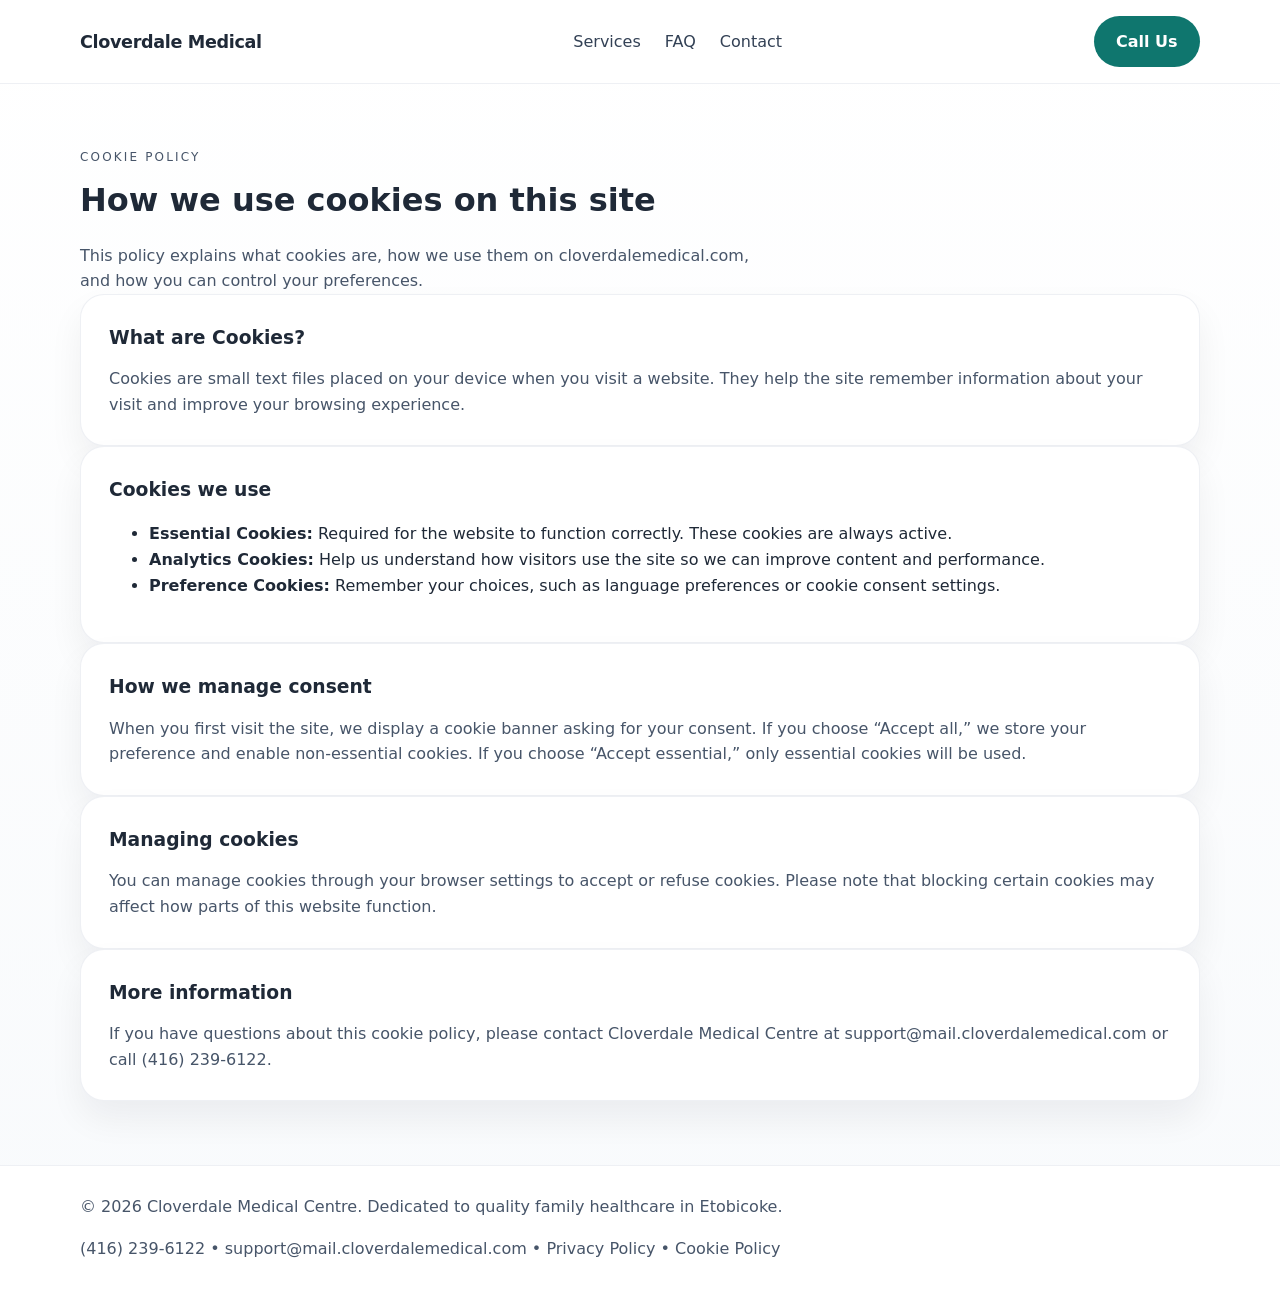
==== cookie-policy.html @ 8b27b636 "Create policy pages" ====
<!DOCTYPE html>
<html lang="en">
<head>
  <meta charset="UTF-8" />
  <meta name="viewport" content="width=device-width, initial-scale=1.0" />
  <title>Cookie Policy | Cloverdale Medical Centre</title>
  <meta name="description" content="Cookie Policy for Cloverdale Medical Centre website, including information about cookies used and how consent is managed." />
  <link rel="stylesheet" href="styles.css" />
</head>
<body>
  <header class="site-header">
    <div class="container header-inner">
      <a class="brand" href="index.html">Cloverdale Medical</a>
      <nav class="site-nav" aria-label="Primary navigation">
        <a href="index.html#services">Services</a>
        <a href="index.html#faq">FAQ</a>
        <a href="index.html#contact">Contact</a>
      </nav>
      <a class="button button-primary" href="tel:+14162396122">Call Us</a>
    </div>
  </header>

  <main>
    <section class="section">
      <div class="container">
        <div class="section-heading">
          <p class="eyebrow">Cookie Policy</p>
          <h2>How we use cookies on this site</h2>
          <p>This policy explains what cookies are, how we use them on cloverdalemedical.com, and how you can control your preferences.</p>
        </div>

        <article class="card">
          <h3>What are Cookies?</h3>
          <p>Cookies are small text files placed on your device when you visit a website. They help the site remember information about your visit and improve your browsing experience.</p>
        </article>

        <article class="card">
          <h3>Cookies we use</h3>
          <ul>
            <li><strong>Essential Cookies:</strong> Required for the website to function correctly. These cookies are always active.</li>
            <li><strong>Analytics Cookies:</strong> Help us understand how visitors use the site so we can improve content and performance.</li>
            <li><strong>Preference Cookies:</strong> Remember your choices, such as language preferences or cookie consent settings.</li>
          </ul>
        </article>

        <article class="card">
          <h3>How we manage consent</h3>
          <p>When you first visit the site, we display a cookie banner asking for your consent. If you choose “Accept all,” we store your preference and enable non-essential cookies. If you choose “Accept essential,” only essential cookies will be used.</p>
        </article>

        <article class="card">
          <h3>Managing cookies</h3>
          <p>You can manage cookies through your browser settings to accept or refuse cookies. Please note that blocking certain cookies may affect how parts of this website function.</p>
        </article>

        <article class="card">
          <h3>More information</h3>
          <p>If you have questions about this cookie policy, please contact Cloverdale Medical Centre at <a href="mailto:support@mail.cloverdalemedical.com">support@mail.cloverdalemedical.com</a> or call <a href="tel:+14162396122">(416) 239-6122</a>.</p>
        </article>
      </div>
    </section>
  </main>

  <footer class="site-footer">
    <div class="container footer-inner">
      <p>© 2026 Cloverdale Medical Centre. Dedicated to quality family healthcare in Etobicoke.</p>
      <p>
        <a href="tel:+14162396122">(416) 239-6122</a> •
        <a href="mailto:support@mail.cloverdalemedical.com">support@mail.cloverdalemedical.com</a> •
        <a href="https://cloverdalemedical.com/privacy-policy" target="_blank" rel="noopener">Privacy Policy</a> •
        <a href="cookie-policy.html">Cookie Policy</a>
      </p>
    </div>
  </footer>
</body>
</html>
---- styles.css ----
:root {
  color-scheme: light;
  font-family: Inter, system-ui, -apple-system, BlinkMacSystemFont, "Segoe UI", sans-serif;
  color: #1f2937;
  background: #f8fafc;
  line-height: 1.6;
}

* {
  box-sizing: border-box;
}

html {
  scroll-behavior: smooth;
}

body {
  margin: 0;
  min-height: 100vh;
  background: linear-gradient(180deg, #ffffff 0%, #f8fafc 100%);
}

img {
  max-width: 100%;
  display: block;
}

a {
  color: inherit;
  text-decoration: none;
}

.container {
  width: min(1120px, calc(100% - 2rem));
  margin: 0 auto;
}

.site-header {
  position: sticky;
  top: 0;
  z-index: 10;
  background: rgba(255, 255, 255, 0.94);
  backdrop-filter: blur(16px);
  border-bottom: 1px solid rgba(148, 163, 184, 0.16);
}

.header-inner {
  display: flex;
  align-items: center;
  justify-content: space-between;
  gap: 1rem;
  padding: 1rem 0;
}

.brand {
  font-size: 1.1rem;
  font-weight: 700;
  letter-spacing: -0.02em;
}

.site-nav {
  display: flex;
  gap: 1.5rem;
  flex-wrap: wrap;
}

.site-nav a {
  color: #334155;
  font-weight: 500;
}

.button {
  display: inline-flex;
  align-items: center;
  justify-content: center;
  line-height: 1;
  min-height: 3.2rem;
  border-radius: 999px;
  padding: 0.9rem 1.4rem;
  font-weight: 600;
  border: none;
  background-clip: padding-box;
  transition: transform 0.2s ease, box-shadow 0.2s ease, background-color 0.2s ease;
}

.button:hover {
  transform: translateY(-1px);
}

.button-primary {
  background: #0f766e;
  color: white;
}

.button-secondary {
  background: #e2e8f0;
  color: #0f172a;
}

.hero {
  padding: 4rem 0 2rem;
}

.hero-content {
  display: grid;
  grid-template-columns: minmax(0, 1.6fr) minmax(280px, 1fr);
  gap: 2rem;
  align-items: center;
}

.eyebrow {
  text-transform: uppercase;
  letter-spacing: 0.18em;
  font-size: 0.75rem;
  color: #0f766e;
  margin-bottom: 1rem;
}

.hero h1 {
  font-size: clamp(2.5rem, 3.8vw, 4.25rem);
  line-height: 1.03;
  margin: 0;
  letter-spacing: -0.05em;
}

.hero p {
  max-width: 44rem;
  margin: 1.5rem 0 0;
  color: #475569;
}

.hero-actions {
  display: flex;
  flex-wrap: wrap;
  gap: 1rem;
  margin-top: 2rem;
}

.hero-panel {
  display: flex;
  justify-content: center;
}

.panel-card {
  background: white;
  border: 1px solid rgba(148, 163, 184, 0.16);
  box-shadow: 0 20px 55px rgba(15, 23, 42, 0.06);
  border-radius: 1.5rem;
  padding: 2rem;
}

.panel-card h2 {
  margin: 0 0 1rem;
  font-size: 1.75rem;
}

.section {
  padding: 4rem 0;
}

.section-heading h2 {
  margin: 0.5rem 0 1rem;
  font-size: clamp(2rem, 2.5vw, 2.75rem);
}

.section-heading p {
  margin: 0;
  max-width: 42rem;
  color: #475569;
}

.cards-grid,
.faq-grid,
.hours-grid {
  display: grid;
  gap: 1.5rem;
}

.cards-grid {
  grid-template-columns: repeat(3, minmax(0, 1fr));
  margin-top: 2.5rem;
}

.card {
  background: white;
  border: 1px solid rgba(148, 163, 184, 0.16);
  border-radius: 1.5rem;
  padding: 1.75rem;
  box-shadow: 0 18px 35px rgba(15, 23, 42, 0.06);
}

.card h3 {
  margin-top: 0;
  margin-bottom: 0.85rem;
}

.card p {
  margin: 0;
  color: #475569;
}

.faq-grid {
  grid-template-columns: repeat(2, minmax(0, 1fr));
  margin-top: 2rem;
}

.faq-item {
  background: white;
  border: 1px solid rgba(148, 163, 184, 0.16);
  border-radius: 1.2rem;
  padding: 1.75rem;
}

.faq-item h3 {
  margin: 0 0 0.75rem;
  font-size: 1.1rem;
}

.faq-item p {
  margin: 0;
  color: #475569;
}

.contact-inner {
  display: grid;
  grid-template-columns: 1.2fr 0.9fr;
  grid-template-areas:
    "contact hours"
    "map map";
  gap: 2rem;
}

.contact-card {
  grid-area: contact;
}

.hours-card {
  grid-area: hours;
}

.map-card {
  grid-area: map;
  background: white;
  border: 1px solid rgba(148, 163, 184, 0.16);
  border-radius: 1.5rem;
  padding: 2rem;
  box-shadow: 0 18px 35px rgba(15, 23, 42, 0.06);
}

.contact-card,
.hours-card {
  background: white;
  border: 1px solid rgba(148, 163, 184, 0.16);
  border-radius: 1.5rem;
  padding: 2rem;
  box-shadow: 0 18px 35px rgba(15, 23, 42, 0.06);
}

.contact-card h2,
.hours-card h3 {
  margin-top: 0;
}

.contact-list {
  list-style: none;
  padding: 0;
  margin: 1.5rem 0 0;
  display: grid;
  gap: 1rem;
}

.contact-list li {
  color: #334155;
}

.contact-list a {
  color: #0f766e;
}

.hours-grid {
  grid-template-columns: 1fr;
  gap: 0.75rem;
  margin: 1.5rem 0 2rem;
}

.hours-grid div {
  display: flex;
  justify-content: space-between;
  gap: 1rem;
  color: #475569;
}

.map-embed {
  border-radius: 1rem;
  overflow: hidden;
  border: 1px solid rgba(148, 163, 184, 0.18);
  box-shadow: inset 0 1px 0 rgba(255, 255, 255, 0.5);
  margin-bottom: 1.5rem;
}

.map-embed iframe {
  width: 100%;
  min-height: 260px;
  aspect-ratio: 16 / 9;
}

.site-footer {
  border-top: 1px solid rgba(148, 163, 184, 0.16);
  background: white;
  color: #475569;
}

.footer-inner {
  display: flex;
  justify-content: space-between;
  align-items: center;
  gap: 1rem;
  padding: 1.75rem 0;
  flex-wrap: wrap;
}

.footer-inner p {
  margin: 0;
}

.cookie-banner {
  position: fixed;
  left: 0;
  right: 0;
  bottom: 0;
  z-index: 1000;
  display: flex;
  align-items: center;
  justify-content: space-between;
  flex-wrap: wrap;
  gap: 1rem;
  padding: 1rem 1.25rem;
  background: #0f766e;
  color: #ffffff;
  box-shadow: 0 -12px 32px rgba(15, 23, 42, 0.12);
}

.cookie-banner-copy p {
  margin: 0;
  color: #f8fafc;
  max-width: 60rem;
  font-size: 0.95rem;
  line-height: 1.6;
}

.cookie-banner-actions {
  display: flex;
  gap: 0.75rem;
  flex-wrap: wrap;
}

.cookie-banner-hidden {
  transform: translateY(120%);
  opacity: 0;
  pointer-events: none;
  transition: transform 0.3s ease, opacity 0.3s ease;
}

.cookie-banner,
.footer-inner {
  backface-visibility: hidden;
}

@media (max-width: 900px) {
  .hero-content,
  .contact-inner,
  .cards-grid,
  .faq-grid {
    grid-template-columns: 1fr;
  }

  .contact-inner {
    grid-template-areas:
      "contact"
      "hours"
      "map";
  }

  .contact-card {
    grid-area: contact;
  }

  .hours-card {
    grid-area: hours;
  }

  .map-card {
    grid-area: map;
  }

  .header-inner {
    flex-direction: column;
    align-items: flex-start;
  }

  .site-nav {
    width: 100%;
    justify-content: flex-start;
  }

  .modal-card {
    width: 100%;
    padding: 1.75rem;
    max-height: 90vh;
  }
}

@media (max-width: 640px) {
  .site-nav {
    gap: 1rem;
  }

  .section {
    padding: 3rem 0;
  }

  .hero {
    padding-top: 3rem;
  }

  .button {
    width: 100%;
  }

  .hero-actions {
    flex-direction: column;
  }

  .modal-overlay {
    align-items: flex-end;
    justify-content: center;
    padding: 0.5rem 0 0;
  }

  .modal-card {
    width: min(100%, 100%);
    padding: 1.25rem;
    border-radius: 1.25rem 1.25rem 0 0;
    margin: 0;
    max-height: 95vh;
  }

  .modal-close {
    top: 0.75rem;
    right: 0.75rem;
  }

  .booking-contact {
    gap: 0.85rem;
  }

  .booking-contact .button-primary {
    width: 100%;
  }

  .booking-contact ul {
    padding-left: 1rem;
  }
}

.toast-notification {
  position: fixed;
  bottom: 1.5rem;
  left: 50%;
  transform: translateX(-50%) translateY(20px);
  background: rgba(15, 23, 42, 0.95);
  color: white;
  padding: 0.95rem 1.25rem;
  border-radius: 999px;
  box-shadow: 0 20px 40px rgba(15, 23, 42, 0.25);
  opacity: 0;
  pointer-events: none;
  transition: opacity 0.25s ease, transform 0.25s ease;
  z-index: 1001;
  max-width: min(92vw, 420px);
  text-align: center;
}

.toast-notification.toast-show {
  opacity: 1;
  transform: translateX(-50%) translateY(0);
}

.modal-overlay {
  position: fixed;
  inset: 0;
  background: rgba(15, 23, 42, 0.6);
  display: none;
  align-items: center;
  justify-content: center;
  padding: 1.5rem;
  z-index: 50;
}

.modal-overlay.modal-open {
  display: flex;
}

.modal-card {
  width: min(560px, 100%);
  background: white;
  border-radius: 1.5rem;
  padding: 2rem;
  box-shadow: 0 25px 60px rgba(15, 23, 42, 0.18);
  position: relative;
  max-height: min(90vh, 720px);
  overflow-y: auto;
}

.modal-card h2 {
  margin-top: 0;
}

.modal-lead {
  margin: 0.75rem 0 1.25rem;
  color: #475569;
  line-height: 1.75;
}

.booking-contact {
  display: grid;
  gap: 1rem;
  margin-top: 1rem;
}

.booking-contact p,
.booking-contact ul {
  margin: 0;
}

.booking-contact ul {
  padding-left: 1.35rem;
  color: #475569;
}

.booking-contact li {
  margin-bottom: 0.5rem;
}

.button-primary,
.button-secondary {
  min-width: 0;
}

.modal-card::-webkit-scrollbar {
  width: 10px;
}

.modal-card::-webkit-scrollbar-thumb {
  background: rgba(15, 23, 42, 0.15);
  border-radius: 999px;
}

.modal-close {
  position: absolute;
  top: 1rem;
  right: 1rem;
  width: 2.5rem;
  height: 2.5rem;
  border: none;
  border-radius: 50%;
  background: #e2e8f0;
  color: #0f172a;
  font-size: 1.25rem;
  line-height: 1;
  cursor: pointer;
}

.modal-card h2 {
  margin-top: 0;
}

#appointment-form {
  display: grid;
  gap: 0.35rem;
  margin-top: 0.5rem;
}

#appointment-form label {
  font-weight: 600;
  color: #0f172a;
}

#appointment-form input {
  width: 100%;
  padding: 1rem 1rem;
  border: 1px solid rgba(148, 163, 184, 0.5);
  border-radius: 0.9rem;
  font-size: 1rem;
  color: #0f172a;
}

#appointment-form input.invalid {
  border-color: #dc2626;
  background: #fef2f2;
}

.field-error {
  display: block;
  margin-top: 0.35rem;
  font-size: 0.9rem;
  color: #dc2626;
}

.field-error:empty {
  display: none;
}

.checkbox-row {
  display: flex;
  align-items: flex-start;
  gap: 0.75rem;
  margin: 0.85rem 0 0.85rem;
}

.checkbox-row input[type="checkbox"] {
  flex: 0 0 20px;
  width: 20px;
  height: 20px;
  margin: 0.15rem 0 0;
}

.checkbox-row label {
  flex: 1;
  margin: 0;
  font-weight: normal;
  color: #475569;
}
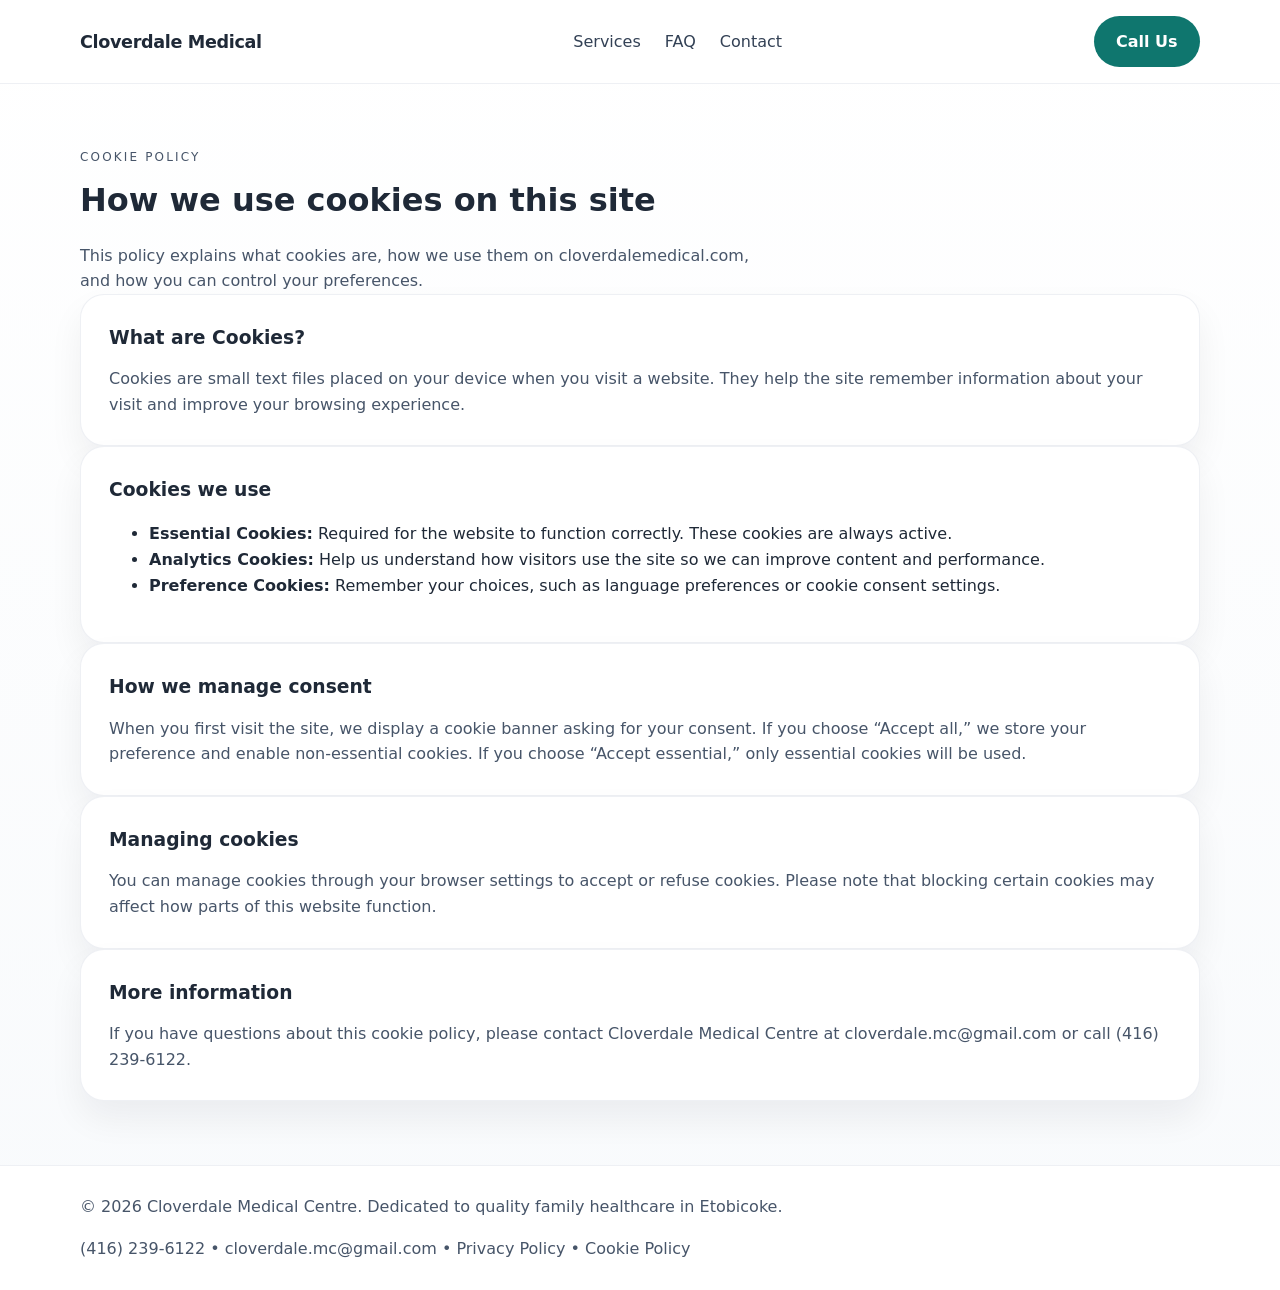
==== commit dd76e0e3: "Update Email" ====
--- a/cookie-policy.html
+++ b/cookie-policy.html
@@ -55,7 +55,7 @@
 
         <article class="card">
           <h3>More information</h3>
-          <p>If you have questions about this cookie policy, please contact Cloverdale Medical Centre at <a href="mailto:support@mail.cloverdalemedical.com">support@mail.cloverdalemedical.com</a> or call <a href="tel:+14162396122">(416) 239-6122</a>.</p>
+          <p>If you have questions about this cookie policy, please contact Cloverdale Medical Centre at <a href="mailto:cloverdale.mc@gmail.com">cloverdale.mc@gmail.com</a> or call <a href="tel:+14162396122">(416) 239-6122</a>.</p>
         </article>
       </div>
     </section>
@@ -66,7 +66,7 @@
       <p>© 2026 Cloverdale Medical Centre. Dedicated to quality family healthcare in Etobicoke.</p>
       <p>
         <a href="tel:+14162396122">(416) 239-6122</a> •
-        <a href="mailto:support@mail.cloverdalemedical.com">support@mail.cloverdalemedical.com</a> •
+        <a href="mailto:cloverdale.mc@gmail.com">cloverdale.mc@gmail.com</a> •
         <a href="https://cloverdalemedical.com/privacy-policy" target="_blank" rel="noopener">Privacy Policy</a> •
         <a href="cookie-policy.html">Cookie Policy</a>
       </p>
--- a/styles.css
+++ b/styles.css
@@ -81,6 +81,7 @@
   border: none;
   background-clip: padding-box;
   transition: transform 0.2s ease, box-shadow 0.2s ease, background-color 0.2s ease;
+  cursor: pointer;
 }
 
 .button:hover {
